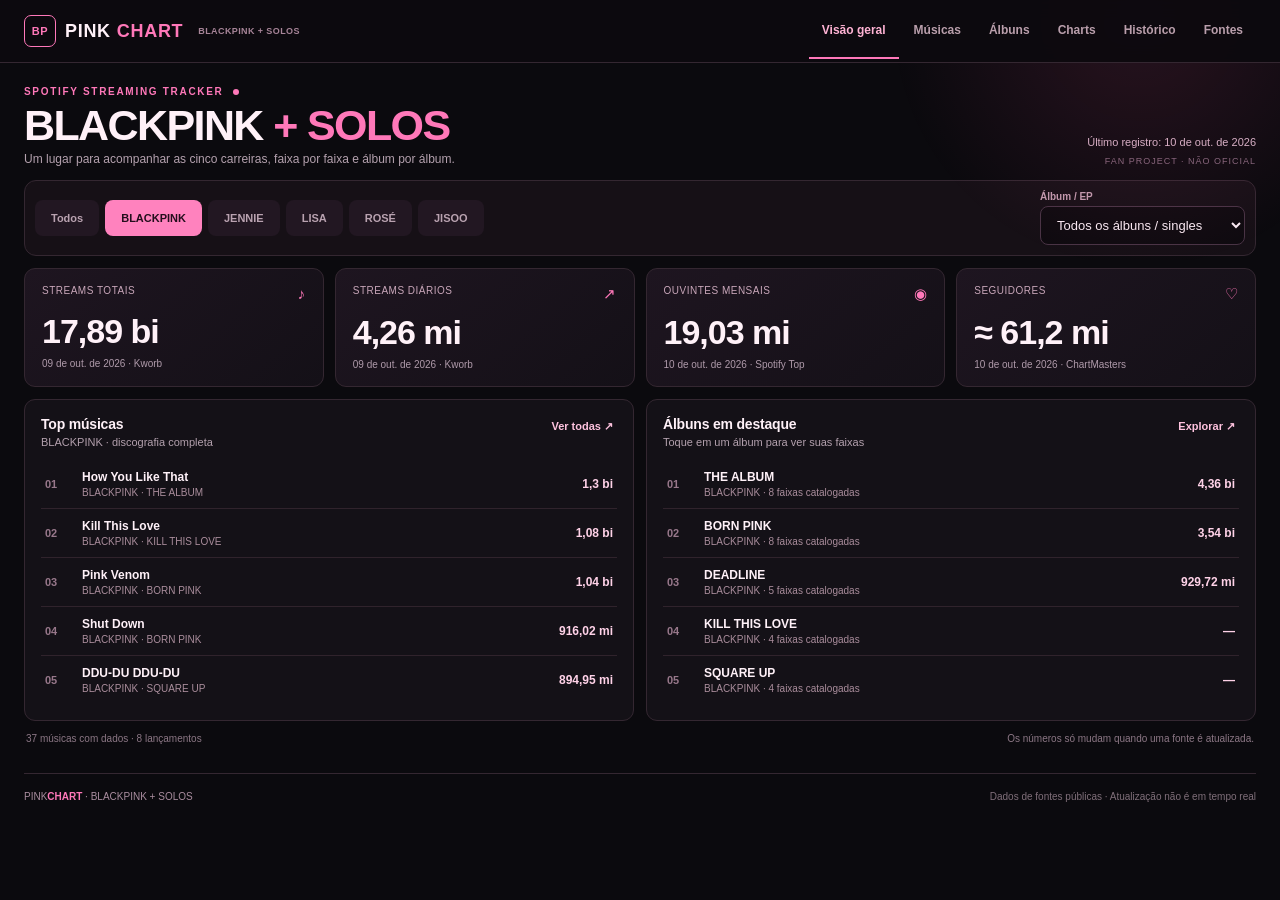
==== index.html @ 8e5026ae "Add files via upload" ====
<!doctype html><html lang="pt-BR"><head>
<meta charset="utf-8"><meta name="viewport" content="width=device-width, initial-scale=1"><meta name="theme-color" content="#0c0b0f">
<meta name="description" content="PINKCHART: streams, álbuns e charts do BLACKPINK, JENNIE, LISA, ROSÉ e JISOO.">
<title>PINKCHART — BLACKPINK + SOLOS</title><link rel="icon" href="assets/favicon.svg" type="image/svg+xml"><link rel="stylesheet" href="assets/styles.css">
<script defer src="assets/seed.js"></script><script defer src="assets/app.js"></script></head><body>
<header class="topbar"><div class="shell header-in">
<a class="logo" href="#top" aria-label="PINKCHART início"><span class="logo-box">BP</span>PINK<span>CHART</span><small>BLACKPINK + SOLOS</small></a>
<nav id="tabs" aria-label="Navegação"><button class="tab active" data-tab="overview">Visão geral</button><button class="tab" data-tab="tracks">Músicas</button><button class="tab" data-tab="albums">Álbuns</button><button class="tab" data-tab="charts">Charts</button><button class="tab" data-tab="history">Histórico</button><button class="tab" data-tab="sources">Fontes</button></nav>
</div></header>
<main class="shell" id="top">
<div class="mast"><div><div class="kicker">SPOTIFY STREAMING TRACKER <span class="live-dot"></span></div><h1>BLACKPINK <b>+ SOLOS</b></h1><p>Um lugar para acompanhar as cinco carreiras, faixa por faixa e álbum por álbum.</p></div><div class="mast-right"><span class="last" id="latestDate">Último registro: —</span><span class="nonofficial">FAN PROJECT · NÃO OFICIAL</span></div></div>
<div class="workspace" aria-label="Filtros principais"><div class="artist-picks" id="artistPicks"><button class="artist-chip" data-artist="all">Todos</button><button class="artist-chip active" data-artist="blackpink">BLACKPINK</button><button class="artist-chip" data-artist="jennie">JENNIE</button><button class="artist-chip" data-artist="lisa">LISA</button><button class="artist-chip" data-artist="rose">ROSÉ</button><button class="artist-chip" data-artist="jisoo">JISOO</button></div><div class="album-filter"><label for="albumSelect">Álbum / EP</label><select id="albumSelect"><option value="all">Todos os álbuns</option></select></div></div>
<div id="notice" class="notice" hidden></div>
<div class="statgrid" aria-label="Indicadores"><article class="stat"><small>STREAMS TOTAIS <span>♪</span></small><strong id="metric-streams">—</strong><p id="sub-streams">—</p></article><article class="stat"><small>STREAMS DIÁRIOS <span>↗</span></small><strong id="metric-dailyStreams">—</strong><p id="sub-dailyStreams">—</p></article><article class="stat"><small>OUVINTES MENSAIS <span>◉</span></small><strong id="metric-monthlyListeners">—</strong><p id="sub-monthlyListeners">—</p></article><article class="stat"><small>SEGUIDORES <span>♡</span></small><strong id="metric-followers">—</strong><p id="sub-followers">—</p></article></div>
<section data-view="overview" class="view visible"><div class="dual">
<div class="panel"><div class="panel-head"><div><h2 id="overviewHeading">Top músicas</h2><p id="overviewSub">Os maiores números disponíveis</p></div><button class="link-btn" data-open="tracks">Ver todas ↗</button></div><div id="topTracks" class="shortlist"></div></div>
<div class="panel"><div class="panel-head"><div><h2>Álbuns em destaque</h2><p>Toque em um álbum para ver suas faixas</p></div><button class="link-btn" data-open="albums">Explorar ↗</button></div><div id="albumHighlights" class="shortlist"></div></div></div>
<div class="subfooter"><span id="overviewStatus">Carregando os dados…</span><span>Os números só mudam quando uma fonte é atualizada.</span></div></section>
<section data-view="tracks" class="view" hidden><div class="panel"><div class="panel-head"><div><h2>Ranking de músicas</h2><p id="trackCount">Discografia por artista e álbum</p></div><button class="link-btn" id="exportCSV">↓ Exportar CSV</button></div><div class="tools"><input class="search" id="searchSongs" placeholder="Buscar música…" aria-label="Buscar música"><select id="sortSongs" aria-label="Ordenar faixas"><option value="total">Mais streams</option><option value="daily">Maior daily</option><option value="title">A–Z</option></select><label class="inline-checkbox"><input type="checkbox" id="hideVersions" checked> Ocultar versões</label></div><div class="table-wrap"><table class="listing"><thead><tr><th>#</th><th>Música</th><th>Artista / Álbum</th><th class="num">Streams</th><th class="num">Daily</th></tr></thead><tbody id="songTable"></tbody></table></div><div class="paginate"><span id="songsPageInfo">—</span><div><button id="songPrev" aria-label="Página anterior">‹</button><button id="songNext" aria-label="Próxima página">›</button></div></div></div></section>
<section data-view="albums" class="view" hidden><div class="panel"><div class="panel-head"><div><h2>Discografia por álbum</h2><p>Álbuns de estúdio, EPs e singles organizados por artista</p></div><span class="dim" id="albumCount"></span></div><div class="album-grid" id="albumGrid"></div></div></section>
<section data-view="charts" class="view" hidden><div class="panel"><div class="panel-head"><div><h2>Spotify Charts</h2><p>Top 200 por país — posição e streams quando disponíveis</p></div><span id="chartDate" class="dim">—</span></div><div class="tools"><div class="switch"><button data-period="daily" class="active">Diário</button><button data-period="weekly">Semanal</button></div><select id="country"><option value="ALL">Todos os países</option><option value="GLOBAL">Global</option><option value="BR">Brasil</option><option value="KR">Coreia</option><option value="US">EUA</option><option value="JP">Japão</option></select></div><div class="table-wrap"><table class="listing"><thead><tr><th>Data</th><th>Artista / Música</th><th>País</th><th class="num">#</th><th class="num">Streams</th></tr></thead><tbody id="chartTable"></tbody></table></div><div class="paginate"><span id="chartsPageInfo">—</span><div><button id="chartPrev">‹</button><button id="chartNext">›</button></div></div></div></section>
<section data-view="history" class="view" hidden><div class="panel"><div class="panel-head"><div><h2>Evolução e histórico</h2><p>Medições reais, por dia e por artista</p></div><select id="historyMetric"><option value="streams">Streams totais</option><option value="dailyStreams">Daily streams</option><option value="monthlyListeners">Ouvintes mensais</option><option value="followers">Seguidores</option></select></div><div class="graph" id="historyGraph"></div><div class="table-wrap"><table class="listing"><thead><tr><th>Data</th><th>Artista</th><th class="num">Streams</th><th class="num">Daily</th><th class="num">Ouvintes</th><th class="num">Seguidores</th></tr></thead><tbody id="historyTable"></tbody></table></div></div></section>
<section data-view="sources" class="view" hidden><div class="dual"><div class="panel"><h2>Fontes por artista</h2><div class="source-links" id="sourcesLinks"></div></div><div class="panel"><h2>Atualização diária e semanal</h2><p class="explain">Os dados iniciais mostram a data da última medição confirmada. O coletor incluso atualiza streams de músicas e álbuns no Kworb, charts diários e semanais; ouvintes dependem da disponibilidade da fonte e seguidores exigem credenciais válidas da API do Spotify.</p><p class="explain">Para o agendamento funcionar, publique a pasta do projeto no GitHub e ative o GitHub Actions/Pages. Em caso de falha, o site mantém o último valor verificado em vez de estimar streams.</p><p class="explain">Somas entre artistas podem duplicar colaborações; por isso o filtro “Todos” não soma métricas de perfis diferentes. Totais de álbuns mostrados pelo Kworb podem diferir da soma das faixas listadas.</p><p class="explain">PINKCHART é um projeto de fã, sem vínculo oficial com Spotify, BLACKPINK ou gravadoras.</p></div></div></section>
<footer class="foot"><span class="footer-brand">PINK<b>CHART</b> · BLACKPINK + SOLOS</span><span>Dados de fontes públicas · Atualização não é em tempo real</span></footer>
</main><div id="toast" role="status" aria-live="polite"></div></body></html>
---- assets/styles.css ----
:root{font-family:Arial,Helvetica,sans-serif;color-scheme:dark;--bg:#0b0a0e;--panel:#141117;--line:#342731;--pink:#ff78b9;--text:#fff1f8;--muted:#b4a1ae}*{box-sizing:border-box}html{scroll-behavior:smooth}body{background:var(--bg);color:var(--text);margin:0;font-size:13px}body::before{content:"";position:fixed;top:-220px;right:-160px;width:600px;height:480px;background:radial-gradient(circle,rgba(255,81,159,.12),transparent 65%);pointer-events:none}button,input,select{font:inherit}button{cursor:pointer}a{color:inherit;text-decoration:none}a:hover{color:var(--pink)}.shell{width:min(1280px,100%);padding:0 24px;margin:auto}.topbar{position:sticky;top:0;z-index:20;background:rgba(13,10,15,.97);border-bottom:1px solid var(--line);backdrop-filter:blur(9px)}.header-in{display:flex;align-items:center;justify-content:space-between;gap:20px;min-height:62px}.logo{display:flex;align-items:center;white-space:nowrap;font-weight:900;letter-spacing:.7px;font-size:18px;gap:6px}.logo>span:not(.logo-box),.footer-brand b{color:var(--pink)}.logo-box{font-size:11px;display:grid;place-items:center;color:var(--pink);width:32px;height:32px;border:1px solid var(--pink);border-radius:7px;margin-right:3px}.logo small{font-size:9px;margin-left:9px;color:#a78498;letter-spacing:.4px}nav{display:flex;gap:2px;overflow-x:auto;scrollbar-width:none}nav::-webkit-scrollbar{display:none}nav button{background:transparent;border:0;border-bottom:2px solid transparent;color:#ba9fac;padding:20px 13px;white-space:nowrap;font-size:12px;font-weight:700}nav button.active,nav button:hover{color:#ffb3d4;border-color:var(--pink)}.mast{display:flex;align-items:end;justify-content:space-between;gap:12px;padding:23px 0 14px}.kicker{color:var(--pink);font-size:10px;font-weight:800;letter-spacing:1.7px}.live-dot{display:inline-block;height:6px;width:6px;border-radius:100%;background:var(--pink);margin-left:5px}h1{font-size:clamp(26px,3.7vw,43px);letter-spacing:-1.6px;margin:7px 0 5px;line-height:1;font-weight:900}h1 b{color:var(--pink)}.mast p{margin:0;color:var(--muted);font-size:12px}.mast-right{display:flex;flex-direction:column;align-items:end;gap:8px}.last{font-size:11px;color:#d6b4c7}.nonofficial{font-size:9px;letter-spacing:1px;color:#83677b}.workspace{display:flex;justify-content:space-between;align-items:center;gap:15px;border:1px solid var(--line);padding:10px;border-radius:12px;background:#161016}.artist-picks{display:flex;gap:6px;min-width:0;overflow-x:auto;scrollbar-width:none}.artist-picks::-webkit-scrollbar{display:none}.artist-chip{padding:11px 15px;color:#b9a2b0;border:1px solid transparent;border-radius:8px;background:#221722;font-size:11px;font-weight:800;white-space:nowrap}.artist-chip.active,.artist-chip:hover{background:#ff82be;color:#230e1c}.album-filter{display:flex;flex-direction:column;gap:4px;min-width:205px}.album-filter label{font-size:10px;color:#c19aad;font-weight:700}.album-filter select,select,.search{background:#0f0b10;color:#faebf3;border:1px solid #493445;border-radius:8px;outline:0;padding:10px 12px;max-width:100%}select:focus,input:focus{border-color:var(--pink)}.notice{padding:9px 13px;border-left:2px solid var(--pink);background:#281624;margin-top:10px;font-size:11px;color:#e5bfd2;border-radius:4px}.statgrid{display:grid;grid-template-columns:repeat(4,minmax(0,1fr));gap:11px;margin:12px 0}.stat{background:linear-gradient(140deg,#1e1520,#141017);border:1px solid var(--line);border-radius:11px;min-width:0;padding:16px 17px}.stat small{display:flex;justify-content:space-between;color:#c8a6b9;font-size:10px;letter-spacing:.5px}.stat small span{font-size:15px;color:var(--pink)}.stat strong{display:block;font-size:clamp(20px,3vw,34px);margin:10px 0 7px;letter-spacing:-1px;white-space:nowrap}.stat p{font-size:10px;color:#af9aaa;margin:0;white-space:nowrap;overflow:hidden;text-overflow:ellipsis}.view[hidden]{display:none!important}.view{animation:appear .14s ease-out}@keyframes appear{from{opacity:.6}to{opacity:1}}.dual{display:grid;grid-template-columns:1fr 1fr;gap:12px}.panel{background:var(--panel);border:1px solid var(--line);border-radius:11px;padding:16px;min-width:0}.panel-head{display:flex;justify-content:space-between;align-items:start;gap:10px;margin-bottom:12px}h2{font-size:14px;margin:0 0 4px;letter-spacing:-.2px}.panel-head p{margin:0;color:var(--muted);font-size:11px}.link-btn{color:#ffc3df;font-size:11px;font-weight:800;background:none;border:0;white-space:nowrap;padding:4px}.shortlist{display:flex;flex-direction:column}.short-item{display:grid;grid-template-columns:26px minmax(0,1fr) auto;gap:11px;align-items:center;padding:10px 4px;border-bottom:1px solid #30232c;min-height:47px}.short-item:last-child{border-bottom:0}.short-item.clickable{cursor:pointer}.short-item.clickable:hover{background:#241721}.rank{color:#98788b;font-size:11px;font-weight:700}.short-name{font-weight:800;font-size:12px;white-space:nowrap;text-overflow:ellipsis;overflow:hidden}.short-meta{font-size:10px;color:#aa8d9c;margin-top:3px}.short-value{font-size:12px;color:#ffd2e8;font-weight:800;white-space:nowrap}.subfooter{display:flex;justify-content:space-between;gap:8px;color:#8c7785;font-size:10px;padding:12px 2px}.tools{display:flex;gap:8px;align-items:center;flex-wrap:wrap;margin-bottom:13px}.search{flex:1;min-width:165px}.inline-checkbox{font-size:11px;color:#b5a1b0;white-space:nowrap}.inline-checkbox input{accent-color:var(--pink)}.table-wrap{overflow-x:auto;max-width:100%}.listing{width:100%;border-collapse:collapse;text-align:left}.listing th{font-size:10px;letter-spacing:.45px;text-transform:uppercase;color:#9a8392;font-weight:700;border-bottom:1px solid #3a2d35;padding:10px}.listing td{font-size:12px;border-bottom:1px solid #2b2229;padding:12px 10px;vertical-align:middle}.listing tbody tr:hover{background:#21161f}.listing th.num,.listing td.num{text-align:right;white-space:nowrap;font-variant-numeric:tabular-nums}.songtitle{font-weight:800;min-width:135px}.songtitle small{font-weight:400;color:#b08da0}.label-mini{font-size:10px;color:#a98b9d}.songtitle a{margin-left:8px;color:var(--pink);font-weight:400}.number-pink{color:#ffacd3;font-weight:700}.empty{text-align:center;color:#b2a0ae;padding:34px 14px!important;font-size:12px}.paginate{display:flex;justify-content:space-between;align-items:center;padding-top:10px;color:var(--muted);font-size:11px}.paginate button{border:1px solid #513545;background:#261622;color:#ffabd0;border-radius:7px;width:33px;height:29px;font-size:19px;margin-left:4px}.paginate button:disabled{opacity:.35;cursor:not-allowed}.album-grid{display:grid;grid-template-columns:repeat(3,minmax(0,1fr));gap:10px;max-height:405px;overflow:auto;padding-right:3px}.album-tile{background:#1d141c;border:1px solid #40303b;border-radius:10px;padding:13px;text-align:left;min-width:0;display:flex;align-items:center;gap:12px;color:inherit;transition:border-color .15s}.album-tile:hover{border-color:var(--pink)}.album-icon{background:#301b2b;color:#ffa9cf;border:1px solid #61394e;width:44px;height:44px;border-radius:9px;display:grid;place-items:center;font-size:17px;flex-shrink:0}.album-tile strong{display:block;white-space:nowrap;text-overflow:ellipsis;overflow:hidden;font-size:12px}.album-tile small{display:block;margin-top:4px;font-size:10px;color:#b49eab}.album-text{min-width:0}.album-count{font-size:11px;color:#ffb8d7;font-weight:800;display:block;margin-top:5px}.switch{display:flex;border:1px solid #4a3442;background:#0c0a0d;border-radius:8px;padding:3px}.switch button{border:0;background:transparent;color:#bdaab5;border-radius:5px;padding:8px 12px;font-size:11px;font-weight:800}.switch button.active{color:#2d1320;background:var(--pink)}.dim{color:var(--muted);font-size:10px}.graph{height:160px;display:flex;align-items:center;justify-content:center;border:1px dashed #3e2c38;border-radius:9px;margin:12px 0;color:#a891a1;font-size:12px;text-align:center;padding:15px}.graph svg{width:100%;height:100%;overflow:visible}.source-links{display:grid;gap:8px}.source-links a{border:1px solid #3c2d38;border-radius:9px;padding:11px 12px;font-size:12px;display:flex;justify-content:space-between;color:#e9cbd9}.explain{color:#bca9b5;font-size:12px;line-height:1.6}.foot{margin-top:17px;border-top:1px solid var(--line);display:flex;justify-content:space-between;padding:17px 0 26px;font-size:10px;color:#aa8d9f}.foot>span:last-child{color:#806f7a}#toast{position:fixed;bottom:20px;right:20px;background:#291521;border:1px solid #9e5476;color:#ffecf4;display:none;padding:12px 15px;border-radius:9px;z-index:80}#toast.show{display:block}@media(max-width:1060px){.header-in{flex-direction:column;align-items:stretch;gap:0;padding-top:9px}.logo{height:34px}nav{width:100%;justify-content:space-between}nav button{padding:12px 10px}.workspace{flex-wrap:wrap}.artist-picks{width:100%}.album-filter{width:100%}.album-filter select{width:100%}}@media(max-width:700px){.shell{padding:0 14px}.mast{padding:15px 0 11px}.mast h1{font-size:27px}.mast p{display:none}.mast-right{gap:4px}.nonofficial{display:none}.last{font-size:10px;text-align:right}.workspace{padding:7px;gap:7px}.artist-chip{padding:10px 13px}.album-filter{flex-direction:row;align-items:center}.album-filter label{min-width:63px}.album-filter select{flex:1;padding:9px;font-size:11px}.statgrid{grid-template-columns:repeat(2,minmax(0,1fr));gap:7px;margin:9px 0}.stat{padding:11px 12px}.stat strong{font-size:23px;margin:7px 0 4px}.stat small{font-size:9px}.stat p{font-size:9px}.dual{grid-template-columns:1fr;gap:9px}.panel{padding:12px}.short-item{min-height:40px;padding:7px 4px}.shortlist .short-item:nth-child(n+5){display:none}.album-grid{grid-template-columns:repeat(2,minmax(0,1fr));max-height:330px}.album-tile{padding:8px;gap:8px}.album-icon{width:35px;height:35px}.listing td{padding:9px 7px;font-size:11px}.listing th{padding:8px 7px}.listing th:nth-child(3),.listing td:nth-child(3){display:none}.songtitle{min-width:130px}.tools{gap:6px}.foot>span:last-child{display:none}}@media(max-width:375px){.logo small{display:none}.artist-chip{padding:10px}.stat strong{font-size:21px}.album-grid{grid-template-columns:1fr}}
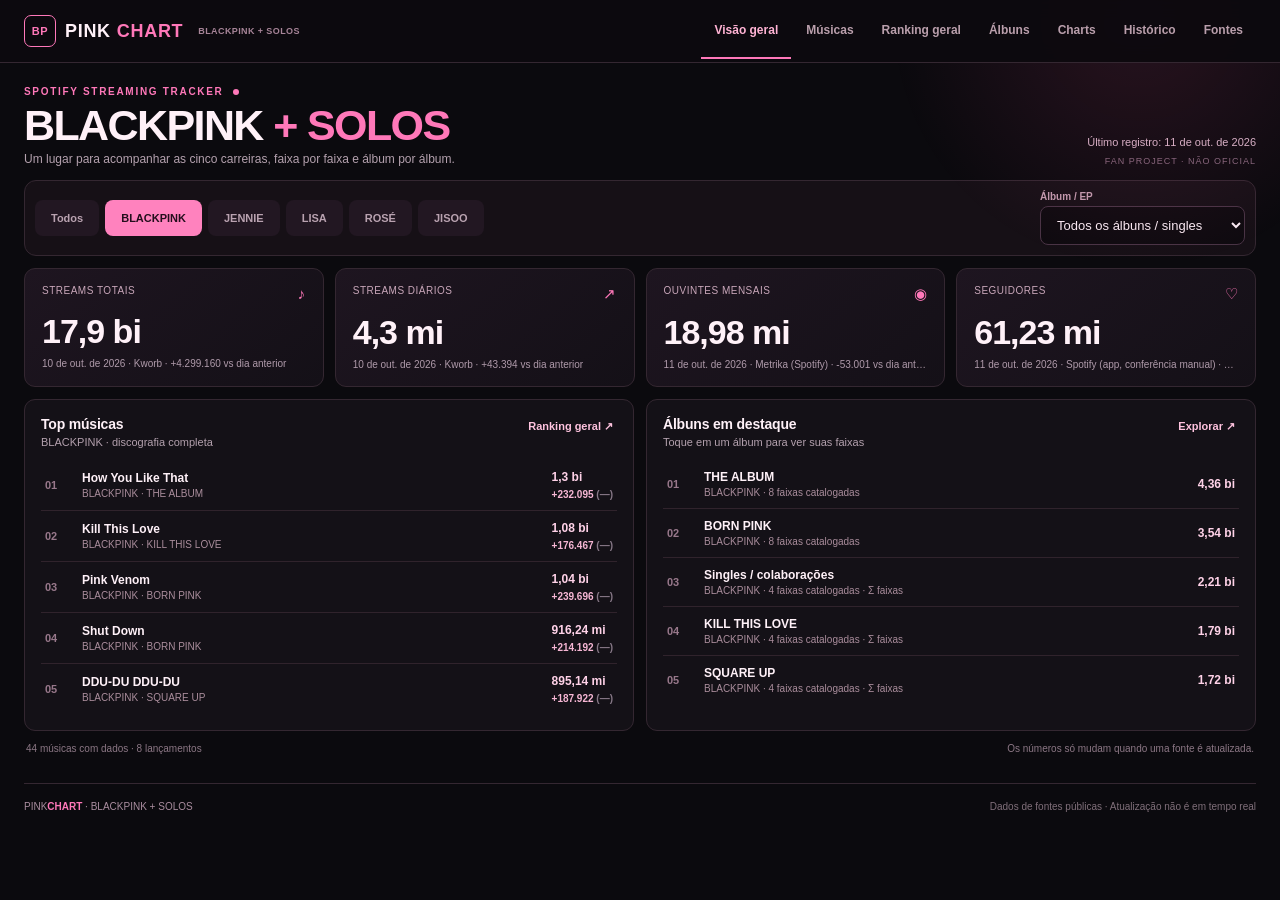
==== commit 20dd77c5: "Adicionar ranking geral de 216 faixas e variação diária por música com histórico real" ====
--- a/index.html
+++ b/index.html
@@ -5,7 +5,7 @@
 <script defer src="assets/seed.js"></script><script defer src="assets/app.js"></script></head><body>
 <header class="topbar"><div class="shell header-in">
 <a class="logo" href="#top" aria-label="PINKCHART início"><span class="logo-box">BP</span>PINK<span>CHART</span><small>BLACKPINK + SOLOS</small></a>
-<nav id="tabs" aria-label="Navegação"><button class="tab active" data-tab="overview">Visão geral</button><button class="tab" data-tab="tracks">Músicas</button><button class="tab" data-tab="albums">Álbuns</button><button class="tab" data-tab="charts">Charts</button><button class="tab" data-tab="history">Histórico</button><button class="tab" data-tab="sources">Fontes</button></nav>
+<nav id="tabs" aria-label="Navegação"><button class="tab active" data-tab="overview">Visão geral</button><button class="tab" data-tab="tracks">Músicas</button><button class="tab" data-tab="overall">Ranking geral</button><button class="tab" data-tab="albums">Álbuns</button><button class="tab" data-tab="charts">Charts</button><button class="tab" data-tab="history">Histórico</button><button class="tab" data-tab="sources">Fontes</button></nav>
 </div></header>
 <main class="shell" id="top">
 <div class="mast"><div><div class="kicker">SPOTIFY STREAMING TRACKER <span class="live-dot"></span></div><h1>BLACKPINK <b>+ SOLOS</b></h1><p>Um lugar para acompanhar as cinco carreiras, faixa por faixa e álbum por álbum.</p></div><div class="mast-right"><span class="last" id="latestDate">Último registro: —</span><span class="nonofficial">FAN PROJECT · NÃO OFICIAL</span></div></div>
@@ -13,13 +13,25 @@
 <div id="notice" class="notice" hidden></div>
 <div class="statgrid" aria-label="Indicadores"><article class="stat"><small>STREAMS TOTAIS <span>♪</span></small><strong id="metric-streams">—</strong><p id="sub-streams">—</p></article><article class="stat"><small>STREAMS DIÁRIOS <span>↗</span></small><strong id="metric-dailyStreams">—</strong><p id="sub-dailyStreams">—</p></article><article class="stat"><small>OUVINTES MENSAIS <span>◉</span></small><strong id="metric-monthlyListeners">—</strong><p id="sub-monthlyListeners">—</p></article><article class="stat"><small>SEGUIDORES <span>♡</span></small><strong id="metric-followers">—</strong><p id="sub-followers">—</p></article></div>
 <section data-view="overview" class="view visible"><div class="dual">
-<div class="panel"><div class="panel-head"><div><h2 id="overviewHeading">Top músicas</h2><p id="overviewSub">Os maiores números disponíveis</p></div><button class="link-btn" data-open="tracks">Ver todas ↗</button></div><div id="topTracks" class="shortlist"></div></div>
+<div class="panel"><div class="panel-head"><div><h2 id="overviewHeading">Top músicas</h2><p id="overviewSub">Os maiores números disponíveis</p></div><button class="link-btn" data-open="overall">Ranking geral ↗</button></div><div id="topTracks" class="shortlist"></div></div>
 <div class="panel"><div class="panel-head"><div><h2>Álbuns em destaque</h2><p>Toque em um álbum para ver suas faixas</p></div><button class="link-btn" data-open="albums">Explorar ↗</button></div><div id="albumHighlights" class="shortlist"></div></div></div>
 <div class="subfooter"><span id="overviewStatus">Carregando os dados…</span><span>Os números só mudam quando uma fonte é atualizada.</span></div></section>
-<section data-view="tracks" class="view" hidden><div class="panel"><div class="panel-head"><div><h2>Ranking de músicas</h2><p id="trackCount">Discografia por artista e álbum</p></div><button class="link-btn" id="exportCSV">↓ Exportar CSV</button></div><div class="tools"><input class="search" id="searchSongs" placeholder="Buscar música…" aria-label="Buscar música"><select id="sortSongs" aria-label="Ordenar faixas"><option value="total">Mais streams</option><option value="daily">Maior daily</option><option value="title">A–Z</option></select><label class="inline-checkbox"><input type="checkbox" id="hideVersions" checked> Ocultar versões</label></div><div class="table-wrap"><table class="listing"><thead><tr><th>#</th><th>Música</th><th>Artista / Álbum</th><th class="num">Streams</th><th class="num">Daily</th></tr></thead><tbody id="songTable"></tbody></table></div><div class="paginate"><span id="songsPageInfo">—</span><div><button id="songPrev" aria-label="Página anterior">‹</button><button id="songNext" aria-label="Próxima página">›</button></div></div></div></section>
+<section data-view="tracks" class="view" hidden><div class="panel"><div class="panel-head"><div><h2>Ranking de músicas</h2><p id="trackCount">Discografia por artista e álbum</p></div><button class="link-btn" id="exportCSV">↓ Exportar CSV</button></div><div class="tools"><input class="search" id="searchSongs" placeholder="Buscar música…" aria-label="Buscar música"><select id="sortSongs" aria-label="Ordenar faixas"><option value="total">Mais streams</option><option value="daily">Maior daily</option><option value="title">A–Z</option></select><label class="inline-checkbox"><input type="checkbox" id="hideVersions" checked> Ocultar versões</label></div><div class="table-wrap"><table class="listing"><thead><tr><th>#</th><th>Música</th><th>Artista / Álbum</th><th class="num">Streams</th><th class="num">Daily (Δ)</th></tr></thead><tbody id="songTable"></tbody></table></div><div class="paginate"><span id="songsPageInfo">—</span><div><button id="songPrev" aria-label="Página anterior">‹</button><button id="songNext" aria-label="Próxima página">›</button></div></div></div></section>
+<section data-view="overall" class="view" hidden><div class="panel">
+<div class="panel-head"><div><h2>Ranking geral · BLACKPINK + SOLOS</h2><p id="overallCount">Todas as faixas dos cinco perfis, inclusive versões e colaborações</p></div><button class="link-btn" id="overallCSV">↓ CSV completo</button></div>
+<div class="tools ranking-tools">
+<input class="search" id="overallSearch" placeholder="Buscar música ou artista…" aria-label="Buscar no ranking geral">
+<select id="overallArtist" aria-label="Filtrar ranking por artista"><option value="all">Todos os 5 perfis</option><option value="blackpink">BLACKPINK</option><option value="jennie">JENNIE</option><option value="lisa">LISA</option><option value="rose">ROSÉ</option><option value="jisoo">JISOO</option></select>
+<select id="overallSort" aria-label="Ordenar ranking geral"><option value="total">Mais streams totais</option><option value="daily">Maior daily</option><option value="change">Maior aumento no daily</option><option value="title">Nome A–Z</option></select>
+<label class="inline-checkbox"><input type="checkbox" id="overallHideVersions"> Ocultar versões</label>
+</div>
+<p class="delta-help">Daily = streams no último dia disponível. (Δ) = diferença em relação à medição anterior da mesma música; (—) = aguardando outra coleta. As versões entram separadamente e colaborações podem constar em mais de um perfil.</p>
+<div class="table-wrap"><table class="listing overall-table"><thead><tr><th>#</th><th>Música · Artista</th><th class="num">Streams</th><th class="num">Daily (Δ)</th></tr></thead><tbody id="overallTable"></tbody></table></div>
+<div class="paginate"><span id="overallPageInfo">—</span><div><button id="overallPrev" aria-label="Página anterior do ranking">‹</button><button id="overallNext" aria-label="Próxima página do ranking">›</button></div></div>
+</div></section>
 <section data-view="albums" class="view" hidden><div class="panel"><div class="panel-head"><div><h2>Discografia por álbum</h2><p>Álbuns de estúdio, EPs e singles organizados por artista</p></div><span class="dim" id="albumCount"></span></div><div class="album-grid" id="albumGrid"></div></div></section>
 <section data-view="charts" class="view" hidden><div class="panel"><div class="panel-head"><div><h2>Spotify Charts</h2><p>Top 200 por país — posição e streams quando disponíveis</p></div><span id="chartDate" class="dim">—</span></div><div class="tools"><div class="switch"><button data-period="daily" class="active">Diário</button><button data-period="weekly">Semanal</button></div><select id="country"><option value="ALL">Todos os países</option><option value="GLOBAL">Global</option><option value="BR">Brasil</option><option value="KR">Coreia</option><option value="US">EUA</option><option value="JP">Japão</option></select></div><div class="table-wrap"><table class="listing"><thead><tr><th>Data</th><th>Artista / Música</th><th>País</th><th class="num">#</th><th class="num">Streams</th></tr></thead><tbody id="chartTable"></tbody></table></div><div class="paginate"><span id="chartsPageInfo">—</span><div><button id="chartPrev">‹</button><button id="chartNext">›</button></div></div></div></section>
 <section data-view="history" class="view" hidden><div class="panel"><div class="panel-head"><div><h2>Evolução e histórico</h2><p>Medições reais, por dia e por artista</p></div><select id="historyMetric"><option value="streams">Streams totais</option><option value="dailyStreams">Daily streams</option><option value="monthlyListeners">Ouvintes mensais</option><option value="followers">Seguidores</option></select></div><div class="graph" id="historyGraph"></div><div class="table-wrap"><table class="listing"><thead><tr><th>Data</th><th>Artista</th><th class="num">Streams</th><th class="num">Daily</th><th class="num">Ouvintes</th><th class="num">Seguidores</th></tr></thead><tbody id="historyTable"></tbody></table></div></div></section>
-<section data-view="sources" class="view" hidden><div class="dual"><div class="panel"><h2>Fontes por artista</h2><div class="source-links" id="sourcesLinks"></div></div><div class="panel"><h2>Atualização diária e semanal</h2><p class="explain">Os dados iniciais mostram a data da última medição confirmada. O coletor incluso atualiza streams de músicas e álbuns no Kworb, charts diários e semanais; ouvintes dependem da disponibilidade da fonte e seguidores exigem credenciais válidas da API do Spotify.</p><p class="explain">Para o agendamento funcionar, publique a pasta do projeto no GitHub e ative o GitHub Actions/Pages. Em caso de falha, o site mantém o último valor verificado em vez de estimar streams.</p><p class="explain">Somas entre artistas podem duplicar colaborações; por isso o filtro “Todos” não soma métricas de perfis diferentes. Totais de álbuns mostrados pelo Kworb podem diferir da soma das faixas listadas.</p><p class="explain">PINKCHART é um projeto de fã, sem vínculo oficial com Spotify, BLACKPINK ou gravadoras.</p></div></div></section>
+<section data-view="sources" class="view" hidden><div class="dual"><div class="panel"><h2>Fontes por artista</h2><div class="source-links" id="sourcesLinks"></div></div><div class="panel"><h2>Atualização diária e semanal</h2><p class="explain">Streams e álbuns: Kworb. Ouvintes e seguidores: Metrika quando disponíveis. O histórico individual de músicas permite calcular a diferença de streams diários entre duas coletas confirmadas; sem uma medição anterior aparece —.</p><p class="explain">Para o agendamento funcionar, publique a pasta do projeto no GitHub e ative o GitHub Actions/Pages. Em caso de falha, o site mantém o último valor verificado em vez de estimar streams.</p><p class="explain">Somas entre artistas podem duplicar colaborações; por isso o filtro “Todos” não soma métricas de perfis diferentes. Totais de álbuns mostrados pelo Kworb podem diferir da soma das faixas listadas.</p><p class="explain">PINKCHART é um projeto de fã, sem vínculo oficial com Spotify, BLACKPINK ou gravadoras.</p></div></div></section>
 <footer class="foot"><span class="footer-brand">PINK<b>CHART</b> · BLACKPINK + SOLOS</span><span>Dados de fontes públicas · Atualização não é em tempo real</span></footer>
 </main><div id="toast" role="status" aria-live="polite"></div></body></html>
--- a/assets/styles.css
+++ b/assets/styles.css
@@ -1 +1,20 @@
 :root{font-family:Arial,Helvetica,sans-serif;color-scheme:dark;--bg:#0b0a0e;--panel:#141117;--line:#342731;--pink:#ff78b9;--text:#fff1f8;--muted:#b4a1ae}*{box-sizing:border-box}html{scroll-behavior:smooth}body{background:var(--bg);color:var(--text);margin:0;font-size:13px}body::before{content:"";position:fixed;top:-220px;right:-160px;width:600px;height:480px;background:radial-gradient(circle,rgba(255,81,159,.12),transparent 65%);pointer-events:none}button,input,select{font:inherit}button{cursor:pointer}a{color:inherit;text-decoration:none}a:hover{color:var(--pink)}.shell{width:min(1280px,100%);padding:0 24px;margin:auto}.topbar{position:sticky;top:0;z-index:20;background:rgba(13,10,15,.97);border-bottom:1px solid var(--line);backdrop-filter:blur(9px)}.header-in{display:flex;align-items:center;justify-content:space-between;gap:20px;min-height:62px}.logo{display:flex;align-items:center;white-space:nowrap;font-weight:900;letter-spacing:.7px;font-size:18px;gap:6px}.logo>span:not(.logo-box),.footer-brand b{color:var(--pink)}.logo-box{font-size:11px;display:grid;place-items:center;color:var(--pink);width:32px;height:32px;border:1px solid var(--pink);border-radius:7px;margin-right:3px}.logo small{font-size:9px;margin-left:9px;color:#a78498;letter-spacing:.4px}nav{display:flex;gap:2px;overflow-x:auto;scrollbar-width:none}nav::-webkit-scrollbar{display:none}nav button{background:transparent;border:0;border-bottom:2px solid transparent;color:#ba9fac;padding:20px 13px;white-space:nowrap;font-size:12px;font-weight:700}nav button.active,nav button:hover{color:#ffb3d4;border-color:var(--pink)}.mast{display:flex;align-items:end;justify-content:space-between;gap:12px;padding:23px 0 14px}.kicker{color:var(--pink);font-size:10px;font-weight:800;letter-spacing:1.7px}.live-dot{display:inline-block;height:6px;width:6px;border-radius:100%;background:var(--pink);margin-left:5px}h1{font-size:clamp(26px,3.7vw,43px);letter-spacing:-1.6px;margin:7px 0 5px;line-height:1;font-weight:900}h1 b{color:var(--pink)}.mast p{margin:0;color:var(--muted);font-size:12px}.mast-right{display:flex;flex-direction:column;align-items:end;gap:8px}.last{font-size:11px;color:#d6b4c7}.nonofficial{font-size:9px;letter-spacing:1px;color:#83677b}.workspace{display:flex;justify-content:space-between;align-items:center;gap:15px;border:1px solid var(--line);padding:10px;border-radius:12px;background:#161016}.artist-picks{display:flex;gap:6px;min-width:0;overflow-x:auto;scrollbar-width:none}.artist-picks::-webkit-scrollbar{display:none}.artist-chip{padding:11px 15px;color:#b9a2b0;border:1px solid transparent;border-radius:8px;background:#221722;font-size:11px;font-weight:800;white-space:nowrap}.artist-chip.active,.artist-chip:hover{background:#ff82be;color:#230e1c}.album-filter{display:flex;flex-direction:column;gap:4px;min-width:205px}.album-filter label{font-size:10px;color:#c19aad;font-weight:700}.album-filter select,select,.search{background:#0f0b10;color:#faebf3;border:1px solid #493445;border-radius:8px;outline:0;padding:10px 12px;max-width:100%}select:focus,input:focus{border-color:var(--pink)}.notice{padding:9px 13px;border-left:2px solid var(--pink);background:#281624;margin-top:10px;font-size:11px;color:#e5bfd2;border-radius:4px}.statgrid{display:grid;grid-template-columns:repeat(4,minmax(0,1fr));gap:11px;margin:12px 0}.stat{background:linear-gradient(140deg,#1e1520,#141017);border:1px solid var(--line);border-radius:11px;min-width:0;padding:16px 17px}.stat small{display:flex;justify-content:space-between;color:#c8a6b9;font-size:10px;letter-spacing:.5px}.stat small span{font-size:15px;color:var(--pink)}.stat strong{display:block;font-size:clamp(20px,3vw,34px);margin:10px 0 7px;letter-spacing:-1px;white-space:nowrap}.stat p{font-size:10px;color:#af9aaa;margin:0;white-space:nowrap;overflow:hidden;text-overflow:ellipsis}.view[hidden]{display:none!important}.view{animation:appear .14s ease-out}@keyframes appear{from{opacity:.6}to{opacity:1}}.dual{display:grid;grid-template-columns:1fr 1fr;gap:12px}.panel{background:var(--panel);border:1px solid var(--line);border-radius:11px;padding:16px;min-width:0}.panel-head{display:flex;justify-content:space-between;align-items:start;gap:10px;margin-bottom:12px}h2{font-size:14px;margin:0 0 4px;letter-spacing:-.2px}.panel-head p{margin:0;color:var(--muted);font-size:11px}.link-btn{color:#ffc3df;font-size:11px;font-weight:800;background:none;border:0;white-space:nowrap;padding:4px}.shortlist{display:flex;flex-direction:column}.short-item{display:grid;grid-template-columns:26px minmax(0,1fr) auto;gap:11px;align-items:center;padding:10px 4px;border-bottom:1px solid #30232c;min-height:47px}.short-item:last-child{border-bottom:0}.short-item.clickable{cursor:pointer}.short-item.clickable:hover{background:#241721}.rank{color:#98788b;font-size:11px;font-weight:700}.short-name{font-weight:800;font-size:12px;white-space:nowrap;text-overflow:ellipsis;overflow:hidden}.short-meta{font-size:10px;color:#aa8d9c;margin-top:3px}.short-value{font-size:12px;color:#ffd2e8;font-weight:800;white-space:nowrap}.subfooter{display:flex;justify-content:space-between;gap:8px;color:#8c7785;font-size:10px;padding:12px 2px}.tools{display:flex;gap:8px;align-items:center;flex-wrap:wrap;margin-bottom:13px}.search{flex:1;min-width:165px}.inline-checkbox{font-size:11px;color:#b5a1b0;white-space:nowrap}.inline-checkbox input{accent-color:var(--pink)}.table-wrap{overflow-x:auto;max-width:100%}.listing{width:100%;border-collapse:collapse;text-align:left}.listing th{font-size:10px;letter-spacing:.45px;text-transform:uppercase;color:#9a8392;font-weight:700;border-bottom:1px solid #3a2d35;padding:10px}.listing td{font-size:12px;border-bottom:1px solid #2b2229;padding:12px 10px;vertical-align:middle}.listing tbody tr:hover{background:#21161f}.listing th.num,.listing td.num{text-align:right;white-space:nowrap;font-variant-numeric:tabular-nums}.songtitle{font-weight:800;min-width:135px}.songtitle small{font-weight:400;color:#b08da0}.label-mini{font-size:10px;color:#a98b9d}.songtitle a{margin-left:8px;color:var(--pink);font-weight:400}.number-pink{color:#ffacd3;font-weight:700}.empty{text-align:center;color:#b2a0ae;padding:34px 14px!important;font-size:12px}.paginate{display:flex;justify-content:space-between;align-items:center;padding-top:10px;color:var(--muted);font-size:11px}.paginate button{border:1px solid #513545;background:#261622;color:#ffabd0;border-radius:7px;width:33px;height:29px;font-size:19px;margin-left:4px}.paginate button:disabled{opacity:.35;cursor:not-allowed}.album-grid{display:grid;grid-template-columns:repeat(3,minmax(0,1fr));gap:10px;max-height:405px;overflow:auto;padding-right:3px}.album-tile{background:#1d141c;border:1px solid #40303b;border-radius:10px;padding:13px;text-align:left;min-width:0;display:flex;align-items:center;gap:12px;color:inherit;transition:border-color .15s}.album-tile:hover{border-color:var(--pink)}.album-icon{background:#301b2b;color:#ffa9cf;border:1px solid #61394e;width:44px;height:44px;border-radius:9px;display:grid;place-items:center;font-size:17px;flex-shrink:0}.album-tile strong{display:block;white-space:nowrap;text-overflow:ellipsis;overflow:hidden;font-size:12px}.album-tile small{display:block;margin-top:4px;font-size:10px;color:#b49eab}.album-text{min-width:0}.album-count{font-size:11px;color:#ffb8d7;font-weight:800;display:block;margin-top:5px}.switch{display:flex;border:1px solid #4a3442;background:#0c0a0d;border-radius:8px;padding:3px}.switch button{border:0;background:transparent;color:#bdaab5;border-radius:5px;padding:8px 12px;font-size:11px;font-weight:800}.switch button.active{color:#2d1320;background:var(--pink)}.dim{color:var(--muted);font-size:10px}.graph{height:160px;display:flex;align-items:center;justify-content:center;border:1px dashed #3e2c38;border-radius:9px;margin:12px 0;color:#a891a1;font-size:12px;text-align:center;padding:15px}.graph svg{width:100%;height:100%;overflow:visible}.source-links{display:grid;gap:8px}.source-links a{border:1px solid #3c2d38;border-radius:9px;padding:11px 12px;font-size:12px;display:flex;justify-content:space-between;color:#e9cbd9}.explain{color:#bca9b5;font-size:12px;line-height:1.6}.foot{margin-top:17px;border-top:1px solid var(--line);display:flex;justify-content:space-between;padding:17px 0 26px;font-size:10px;color:#aa8d9f}.foot>span:last-child{color:#806f7a}#toast{position:fixed;bottom:20px;right:20px;background:#291521;border:1px solid #9e5476;color:#ffecf4;display:none;padding:12px 15px;border-radius:9px;z-index:80}#toast.show{display:block}@media(max-width:1060px){.header-in{flex-direction:column;align-items:stretch;gap:0;padding-top:9px}.logo{height:34px}nav{width:100%;justify-content:space-between}nav button{padding:12px 10px}.workspace{flex-wrap:wrap}.artist-picks{width:100%}.album-filter{width:100%}.album-filter select{width:100%}}@media(max-width:700px){.shell{padding:0 14px}.mast{padding:15px 0 11px}.mast h1{font-size:27px}.mast p{display:none}.mast-right{gap:4px}.nonofficial{display:none}.last{font-size:10px;text-align:right}.workspace{padding:7px;gap:7px}.artist-chip{padding:10px 13px}.album-filter{flex-direction:row;align-items:center}.album-filter label{min-width:63px}.album-filter select{flex:1;padding:9px;font-size:11px}.statgrid{grid-template-columns:repeat(2,minmax(0,1fr));gap:7px;margin:9px 0}.stat{padding:11px 12px}.stat strong{font-size:23px;margin:7px 0 4px}.stat small{font-size:9px}.stat p{font-size:9px}.dual{grid-template-columns:1fr;gap:9px}.panel{padding:12px}.short-item{min-height:40px;padding:7px 4px}.shortlist .short-item:nth-child(n+5){display:none}.album-grid{grid-template-columns:repeat(2,minmax(0,1fr));max-height:330px}.album-tile{padding:8px;gap:8px}.album-icon{width:35px;height:35px}.listing td{padding:9px 7px;font-size:11px}.listing th{padding:8px 7px}.listing th:nth-child(3),.listing td:nth-child(3){display:none}.songtitle{min-width:130px}.tools{gap:6px}.foot>span:last-child{display:none}}@media(max-width:375px){.logo small{display:none}.artist-chip{padding:10px}.stat strong{font-size:21px}.album-grid{grid-template-columns:1fr}}
+
+/* PINKCHART v3: daily e delta + ranking geral compacto */
+.daily-td{min-width:135px}
+.daily-value{color:#ffd5e8;font-weight:800}
+.daily-change{font-size:10px;font-weight:800;white-space:nowrap}
+.delta-up{color:#7ee2b0}.delta-down{color:#ff828f}.delta-flat{color:#bfb1be}.no-delta{color:#877887}
+.short-daily{font-size:10px;font-weight:500;margin-top:5px;white-space:nowrap}
+.short-daily .daily-value{color:#f6b6d4;font-weight:600}
+.delta-help{font-size:11px;color:#baa3b2;line-height:1.6;margin:4px 0 10px}
+.ranking-tools{flex-wrap:wrap}
+.ranking-tools .search{min-width:210px;flex:1}
+.overall-table td:nth-child(2) .label-mini{margin-top:4px;white-space:normal}
+@media(max-width:700px){
+ .overall-table th:nth-child(3),.overall-table td:nth-child(3){display:table-cell}
+ .daily-td{min-width:115px}
+ .daily-change{font-size:9px}
+ .ranking-tools .search{min-width:100%;width:100%}
+ .short-daily{font-size:9px}
+}
